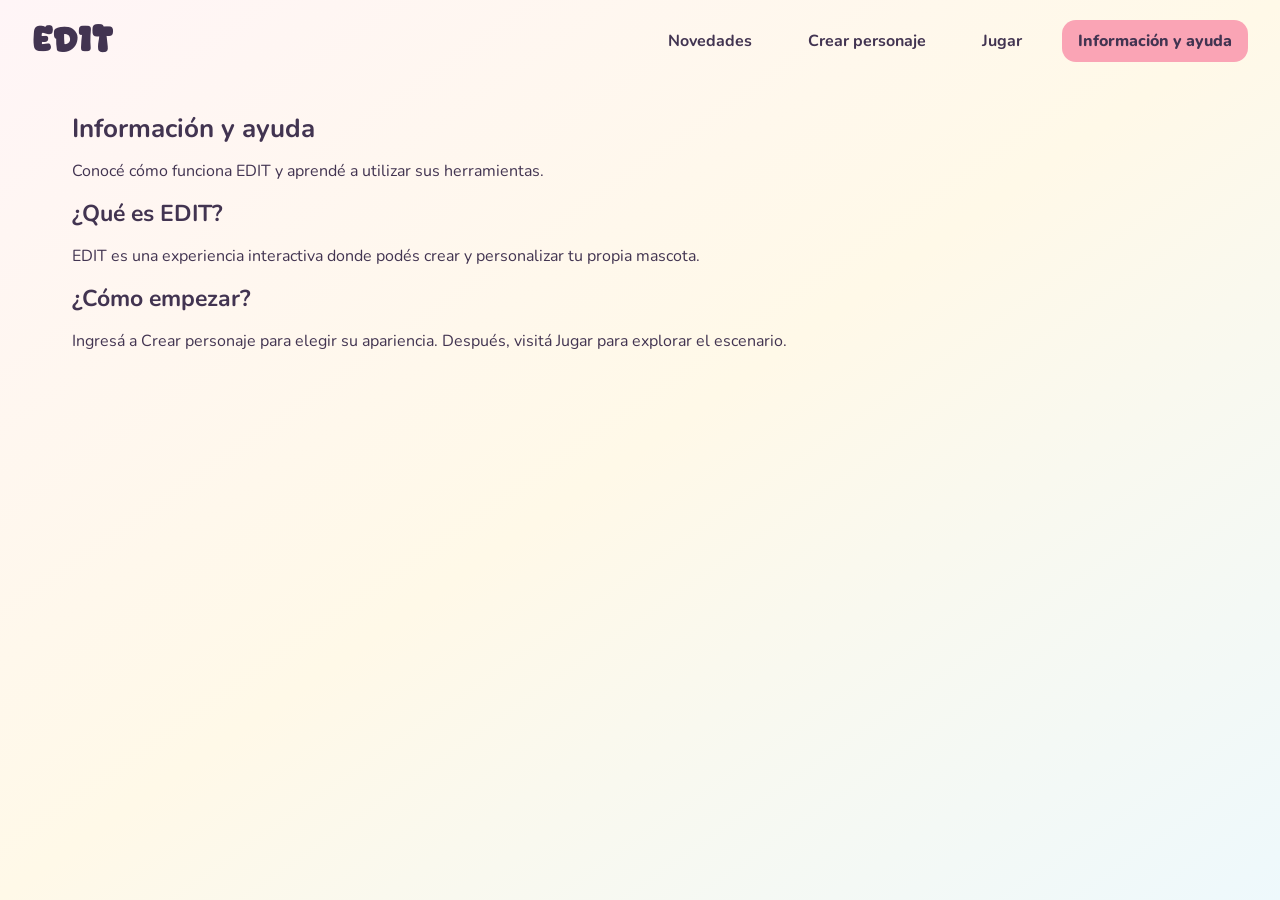
==== ayuda.html @ bdee773a "primero" ====
<!DOCTYPE html>
<html lang="es">

<head>
    <meta charset="UTF-8">
    <meta name="viewport" content="width=device-width, initial-scale=1.0">
    <title>EDIT | Información y ayuda</title>
    <link rel="stylesheet" href="css/styles.css">
</head>

<body>

    <header class="encabezado">
        <a href="index.html" class="logo">EDIT</a>

        <nav class="navegacion" aria-label="Navegación principal">
            <a href="index.html">Novedades</a>
            <a href="personaje.html">Crear personaje</a>
            <a href="escenario.html">Jugar</a>
            <a href="ayuda.html" class="activo" aria-current="page">Información y ayuda</a>
        </nav>
    </header>

    <main class="contenido-principal">
        <section>
            <h1>Información y ayuda</h1>
            <p>Conocé cómo funciona EDIT y aprendé a utilizar sus herramientas.</p>

            <h2>¿Qué es EDIT?</h2>
            <p>
                EDIT es una experiencia interactiva donde podés crear
                y personalizar tu propia mascota.
            </p>

            <h2>¿Cómo empezar?</h2>
            <p>
                Ingresá a Crear personaje para elegir su apariencia.
                Después, visitá Jugar para explorar el escenario.
            </p>
        </section>
    </main>

</body>

</html>
---- css/styles.css ----
@import url("https://fonts.googleapis.com/css2?family=Nunito:wght@400;600;700;800;900&display=swap");


:root {
    --ink: #423451;
    --muted: #8a7d94;
    --purple: #a77ec9;
    --violet: #795aa2;
    --cream: #fffaf8;
    --line: #eadfec;
    --pink: #f7dce9;

    /* Nueva paleta de EDIT */
    --color-rosa: #FAA4B5;
    --color-naranja: #F8B77C;
    --color-amarillo: #FFF183;
    --color-celeste: #70C1E1;
    --color-verde: #82BA88;
}


* {
    box-sizing: border-box;
}

body {
    margin: 0;
    background: linear-gradient(145deg,
            #fff5f7 0%,
            #fff9e8 50%,
            #eef9fc 100%);
    font-family: Nunito, Arial, sans-serif;
    color: var(--ink);
    min-height: 100vh;
}

button,
input {
    font: inherit;
}

button {
    cursor: pointer;
}

button:focus-visible,
input:focus-visible {
    outline: 3px solid #a77ec9;
    outline-offset: 3px;
}

.top {
    display: flex;
    align-items: center;
    justify-content: space-between;
    padding: 18px clamp(18px, 4vw, 64px);
    gap: 15px;
}

.logo {
    text-decoration: none;
    color: #795aa2;
    font-size: 35px;
    font-weight: 900;
    letter-spacing: -3px;
    line-height: 1;
}

.logo span {
    color: #f5a9b6;
}

.logo small {
    display: block;
    font-size: 10px;
    letter-spacing: 2px;
    color: #a69bad;
    margin-top: 6px;
}

.top-right {
    display: flex;
    align-items: center;
    gap: 15px;
}

.tag {
    font-size: 13px;
    color: #90769e;
}

.layout {
    display: grid;
    grid-template-columns: minmax(215px, 260px) minmax(350px, 1fr) minmax(250px, 315px);
    gap: 18px;
    max-width: 1450px;
    margin: 0 auto;
    padding: 10px 25px 25px;
    min-height: 710px;
}

.panel,
.stage {
    border: 1px solid #fff;
    background: #fffdfed9;
    border-radius: 27px;
    box-shadow: 0 15px 45px #8d70951a;
}

.panel {
    padding: 25px 20px;
}

.eyebrow {
    font-size: 11px;
    letter-spacing: 2px;
    color: #ae86bf;
    font-weight: 900;
    margin: 0 0 15px;
}

h1 {
    font-size: 26px;
    line-height: 1.16;
    margin: 0 0 12px;
}

h2 {
    font-size: 23px;
    margin: 0 0 8px;
}

h3 {
    font-size: 14px;
    margin: 0 0 12px;
}

.muted {
    font-size: 13px;
    line-height: 1.6;
    color: var(--muted);
    margin: 0 0 22px;
}

.categories nav {
    display: grid;
    gap: 10px;
    grid-template-columns: repeat(2, minmax(0, 1fr));
}

.cat {
    border: 2px solid #f8dcc5;
    border-radius: 16px;
    background: linear-gradient(to bottom,
            #fff4e9 0%,
            #ffe0a9 30%,
            var(--color-naranja) 70%,
            #efa16a 100%);
    box-shadow:
        inset 0 2px 3px rgba(255, 255, 255, 0.65),
        inset 0 -2px 3px rgba(190, 100, 130, 0.08),
        0 3px 6px rgba(150, 90, 120, 0.08);
    text-align: center;
    padding: 12px 5px;
    font-weight: 800;
    color: var(--ink);
    transition: .15s;
    display: flex;
    flex-direction: column;
    align-items: center;
    justify-content: center;
    gap: 7px;
    min-height: 88px;
}

.cat:hover {
    background: linear-gradient(to bottom,
            #fffde8 0%,
            #fff7b8 30%,
            var(--color-amarillo) 70%,
            #f5dc72 100%);
}


.cat.active {
    background: linear-gradient(to bottom,
            #fff0f4 0%,
            #ffc9d7 30%,
            var(--color-rosa) 65%,
            #f493a9 100%);
    color: var(--ink);
    border-color: #e98ca4;
}


.hint {
    font-size: 12px;
    color: #9c8aa6;
    line-height: 1.6;
    margin-top: 25px;
    padding: 15px;
    border-radius: 15px;
    background: #f9f5fb;
}

.stage {
    background: radial-gradient(ellipse at 50% 46%, #fffdfa 0%, #fdf0f5 55%, #ede6fb 100%);
    position: relative;
    display: flex;
    flex-direction: column;
    overflow: hidden;
    min-height: 630px;
}

.stage:before {
    content: "✦";
    position: absolute;
    top: 23%;
    left: 12%;
    font-size: 30px;
    color: #dec7ec;
}

.stage:after {
    content: "✧";
    position: absolute;
    right: 13%;
    bottom: 23%;
    font-size: 38px;
    color: #d5bde6;
}

.stage-top,
.stage-bottom {
    position: relative;
    z-index: 2;
    display: flex;
    justify-content: space-between;
    align-items: center;
    gap: 8px;
    padding: 22px 24px;
    font-size: 12px;
    color: #9a88a5;
}

.live {
    background: #ffffffb9;
    border: 1px solid #eee0ed;
    border-radius: 50px;
    padding: 8px 12px;
    color: #9475a7;
    font-weight: 900;
    font-size: 10px;
    letter-spacing: 1px;
}

.live i {
    display: inline-block;
    width: 7px;
    height: 7px;
    border-radius: 50%;
    background: #91cdb0;
    margin-right: 5px;
}

.canvas-wrap {
    flex: 1;
    display: flex;
    align-items: center;
    justify-content: center;
    min-height: 0;
    position: relative;
    z-index: 1;
    padding: 0 8px;
}

.canvas-wrap canvas {
    display: block;
    width: auto;
    height: auto;
    max-width: 100%;
    max-height: 570px;
    object-fit: contain;
    filter: drop-shadow(0 16px 13px #a58bb133);
}

.stage-bottom {
    justify-content: center;
    flex-wrap: wrap;
    padding: 14px;
}

.switch {
    display: flex;
    align-items: center;
    gap: 6px;
}

.ghost {
    background: #fffdfd;
    border: 1px solid #e5d6e8;
    border-radius: 13px;
    padding: 10px 13px;
    color: #7d638d;
    font-weight: 800;
    font-size: 12px;
}

.ghost:hover {
    background: #f7edf8;
}

.choices {
    display: grid;
    grid-template-columns: repeat(3, minmax(0, 1fr));
    gap: 10px;
}

.choice {
    background: #faf7fc;
    border: 2px solid #f0e8f2;
    border-radius: 16px;
    min-height: 86px;
    padding: 6px;
    display: flex;
    flex-direction: column;
    align-items: center;
    justify-content: center;
    gap: 3px;
    color: #786786;
    font-size: 11px;
    font-weight: 800;
}

.choice.selected {
    border-color: #b58dd5;
    background: #f2e9f9;
}

.choice img {
    width: 100%;
    height: 61px;
    object-fit: contain;
}

.colors-area {
    margin-top: 24px;
    border-top: 1px solid var(--line);
    padding-top: 20px;
}

.swatches {
    display: flex;
    gap: 9px;
    flex-wrap: wrap;
}

.swatch {
    width: 29px;
    height: 29px;
    border-radius: 50%;
    border: 3px solid white;
    box-shadow: 0 0 0 1px #d9c9dc;
}

.swatch.selected {
    box-shadow: 0 0 0 2px #9b6cbb;
}

.save-area {
    margin-top: 30px;
    border-top: 1px solid var(--line);
    padding-top: 20px;
}

.save-area label {
    display: block;
    font-size: 12px;
    font-weight: 800;
    margin-bottom: 9px;
}

.save-area input {
    width: 100%;
    padding: 11px 12px;
    border: 1px solid #e6dbe9;
    border-radius: 12px;
    background: white;
    color: var(--ink);
    margin-bottom: 11px;
}

.primary {
    border: 0;
    background: linear-gradient(to bottom,
            #e4f7ff 0%,
            #a7dff1 30%,
            var(--color-celeste) 70%,
            #55a9cc 100%);
    color: var(--ink);
    padding: 12px 15px;
    border-radius: 13px;
    font-weight: 900;
    width: 100%;
    box-shadow:
        inset 0 2px 3px rgba(255, 255, 255, 0.65),
        0 4px 8px rgba(65, 145, 180, 0.18);
}

.boton-accion {
    display: inline-block;
    padding: 12px 20px;
    border: 1px solid #55a9cc;
    border-radius: 14px;
    background: linear-gradient(to bottom,
            #e4f7ff 0%,
            #a7dff1 30%,
            var(--color-celeste) 70%,
            #55a9cc 100%);
    color: var(--ink);
    font-weight: 800;
    text-decoration: none;
    box-shadow:
        inset 0 2px 3px rgba(255, 255, 255, 0.65),
        0 4px 8px rgba(65, 145, 180, 0.18);
    transition: background 0.2s ease, transform 0.2s ease;
}

.boton-accion:hover {
    background: linear-gradient(to bottom,
            #fffde8 0%,
            #fff7b8 30%,
            var(--color-amarillo) 70%,
            #f5dc72 100%);
    transform: translateY(-2px);
}

.full {
    width: 100%;
    margin-top: 8px;
}

#estado {
    font-size: 11px;
    min-height: 18px;
    color: #927da1;
}

footer {
    text-align: center;
    padding: 10px 20px 25px;
    color: #aa9ab1;
    font-size: 11px;
}

dialog {
    border: 0;
    border-radius: 25px;
    padding: 28px;
    max-width: 400px;
    box-shadow: 0 20px 100px #54425c66;
}

dialog::backdrop {
    background: #39294477;
}

dialog p {
    line-height: 1.6;
}

.cat-icon {
    display: flex;
    align-items: center;
    justify-content: center;
    width: 38px;
    height: 38px;
    border-radius: 13px;
    background: #f0e6f7;
    color: #8b62b0;
    font-size: 25px;
    line-height: 1;
}

.cat-label {
    font-size: 12px;
    line-height: 1.2;
}

.cat.active .cat-icon {
    background: #e2d0f3;
}

@media (max-width:1100px) {
    .layout {
        grid-template-columns: 210px minmax(300px, 1fr);
    }

    .options {
        grid-column: 1/-1;
    }

    .choices {
        grid-template-columns: repeat(6, minmax(0, 1fr));
    }

    .save-area {
        max-width: 360px;
    }
}

@media (max-width:690px) {
    .top {
        padding: 16px;
    }

    .tag {
        display: none;
    }

    .layout {
        display: flex;
        flex-direction: column;
        padding: 5px 12px 22px;
        gap: 12px;
    }

    .panel {
        padding: 18px;
    }

    .categories nav {
        display: grid;
        overflow-x: auto;
        gap: 8px;
        padding-bottom: 6px;
        grid-template-columns: repeat(4, minmax(0, 1fr));
        overflow: visible;
    }

    .cat {
        white-space: normal;
        padding: 10px 12px;
        min-height: 76px;
    }

    .categories h1 {
        font-size: 22px;
    }

    .categories .hint {
        display: none;
    }

    .stage {
        min-height: 450px;
    }

    .canvas-wrap canvas {
        max-height: 430px;
    }

    .choices {
        grid-template-columns: repeat(3, minmax(0, 1fr));
    }

    .stage-top {
        padding: 14px;
    }

    .stage-bottom {
        padding: 10px;
    }

    .cat-icon {
        width: 32px;
        height: 32px;
        font-size: 21px;
    }
}

@media (max-width:380px) {
    .categories nav {
        grid-template-columns: repeat(3, minmax(0, 1fr));
    }
}


/* Navegación principal de EDIT */

.encabezado {
    display: flex;
    align-items: center;
    justify-content: space-between;
    gap: 24px;
    padding: 20px 32px;
}

.logo {
    font-size: 28px;
    font-weight: bold;
    text-decoration: none;
    color: inherit;
}

.navegacion {
    display: flex;
    align-items: center;
    flex-wrap: wrap;
    gap: 24px;
}


.navegacion a {
    display: inline-block;
    padding: 10px 16px;
    border-radius: 14px;
    color: var(--ink);
    text-decoration: none;
    font-weight: 700;
    transition: background-color 0.2s ease, transform 0.2s ease;
}



.navegacion a:hover {
    background-color: var(--color-amarillo);
    transform: translateY(-2px);
}



.navegacion a.activo {
    background-color: var(--color-rosa);
    color: var(--ink);
    font-weight: 800;
}

/* Contenido principal */

.contenido-principal {
    width: 100%;
    max-width: 1200px;
    margin: 0 auto;
    padding: 32px;
    box-sizing: border-box;
}

/* Tarjetas de novedades */

.novedades-lista {
    display: grid;
    grid-template-columns: repeat(auto-fit, minmax(min(100%, 280px), 1fr));
    gap: 24px;
    margin-top: 32px;
}

.novedad-tarjeta {
    padding: 24px;
    border: 2px solid var(--color-rosa);
    border-radius: 22px;
    background-color: #fff8f9;
    box-shadow: 0 4px 16px rgba(50, 30, 70, 0.06);
}

.novedad-etiqueta {
    display: inline-block;
    margin-bottom: 12px;
    color: #a63f61;
    font-size: 13px;
    font-weight: 700;
}

.novedad-tarjeta h3 {
    margin: 0 0 12px;
    font-size: 21px;
}

.novedad-tarjeta p {
    margin-bottom: 20px;
    line-height: 1.6;
}

.novedad-tarjeta a {
    display: inline-block;
    padding: 12px 20px;
    border-radius: 14px;
    background: linear-gradient(to bottom,
            #e4f7ff 0%,
            #a7dff1 30%,
            var(--color-celeste) 70%,
            #55a9cc 100%);
    box-shadow:
        inset 0 2px 3px rgba(255, 255, 255, 0.65),
        0 4px 8px rgba(65, 145, 180, 0.18);
    color: var(--ink);
    font-weight: 800;
    text-decoration: none;
    transition: background-color 0.2s ease, transform 0.2s ease;
}

.novedad-tarjeta a:hover {
    background: linear-gradient(to bottom,
            #fffde8 0%,
            #fff7b8 30%,
            var(--color-amarillo) 70%,
            #f5dc72 100%);
    transform: translateY(-3px);
}

@font-face {
    font-family: 'Darling Coffee';
    src: url('../tipografia/Darling Coffee.otf') format('opentype');
    font-weight: normal;
    font-style: normal;
    font-display: swap;
}

.logo {
    font-family: 'Darling Coffee', cursive;
    letter-spacing: 1px;
    font-size: 32px;
}

/* ==========================================
   MINIJUEGO: TEORÍA Y TRIVIA
   ========================================== */

.trivia {
    max-width: 760px;
    margin: 30px auto;
    text-align: center;
}

.trivia h1 {
    font-size: 38px;
    font-weight: 900;
    color: var(--ink);
    margin-bottom: 10px;
}

.trivia>p {
    font-size: 17px;
    color: var(--muted);
    margin-bottom: 32px;
}

.trivia-juego {
    padding: 36px;
    border: 3px solid var(--color-rosa);
    border-radius: 30px;
    background-color: #fffdf9;
    box-shadow: 0 12px 30px rgba(120, 80, 130, 0.12);
}

#progreso {
    display: inline-block;
    padding: 9px 20px;
    margin: 0 0 26px;
    border-radius: 30px;
    background-color: var(--color-amarillo);
    font-size: 14px;
    font-weight: 800;
}

#pregunta {
    font-size: 25px;
    font-weight: 800;
    line-height: 1.4;
    margin-bottom: 30px;
}

#opciones-trivia {
    display: grid;
    grid-template-columns: repeat(2, minmax(0, 1fr));
    gap: 16px;
}

#opciones-trivia button {
    background-color: #ffca91;
    min-height: 95px;
    padding: 18px;
    border: 2px solid var(--ink);
    border-radius: 20px;
    color: var(--ink);
    font-size: 16px;
    font-weight: 800;
    transition: transform 0.2s ease, box-shadow 0.2s ease;
}



#opciones-trivia button:hover {
    transform: translateY(-4px);
    box-shadow: 0 6px 12px rgba(70, 50, 80, 0.15);
}

#resultado {
    min-height: 25px;
    margin: 24px 0;
    font-weight: 800;
}

#siguiente {
    padding: 15px 35px;
    border: 2px solid var(--ink);
    border-radius: 18px;
    background-color: var(--color-amarillo);
    color: var(--ink);
    font-size: 16px;
    font-weight: 900;
    transition: transform 0.2s ease;
}

#siguiente:hover {
    transform: scale(1.04);
}

@media (max-width: 600px) {

    .mapa-mundo h1 {
        font-size: 30px;
    }




    .mapa-escenario canvas {
        display: block;
        width: 100% !important;
        height: auto !important;
    }

    .mapa-lugar {
        min-height: 180px;
    }

    .mapa-lugar span {
        font-size: 60px;
    }

    .mapa-lugar h2 {
        font-size: 20px;
    }

    .trivia-contenido {
        grid-template-columns: 1fr;
    }

    .trivia-mishi {
        max-width: 130px;
    }

    .trivia {
        margin: 10px auto;
    }

    .trivia h1 {
        font-size: 30px;
    }

    .trivia-juego {
        padding: 22px 16px;
        border-radius: 24px;
    }

    #pregunta {
        font-size: 21px;
    }

    #opciones-trivia {
        grid-template-columns: 1fr;
        gap: 12px;
    }

    #opciones-trivia button {
        min-height: 70px;
    }
}


#opciones-trivia button.respuesta-correcta {
    background-color: #9be5af;
    border-color: #28834b;
    color: #174f2c;
}

#opciones-trivia button.respuesta-incorrecta {
    background-color: #ff9da7;
    border-color: #c23b51;
    color: #742334;
}

#opciones-trivia button:disabled {
    cursor: default;
    opacity: 1;
}


#opciones-trivia button:disabled {
    cursor: default;
}

#opciones-trivia button:disabled:hover {
    transform: none;
    box-shadow: none;
}

#siguiente:disabled {
    opacity: 0.5;
    cursor: not-allowed;
}

.trivia-contenido {
    display: grid;
    grid-template-columns: minmax(0, 1fr) 180px;
    align-items: center;
    gap: 20px;
}

.trivia-preguntas {
    min-width: 0;
}

.trivia-mishi {
    width: 100%;
    max-width: 180px;
    justify-self: center;
}

.trivia-mishi canvas {
    display: block;
    width: 100% !important;
    height: auto !important;
}

.trivia-juego.terminada {
    background-color: #fff8ed;
    border-color: #f2b66d;
}

.trivia-juego.terminada #pregunta {
    font-size: 30px;
    color: #493d46;
}

.trivia-juego.terminada #resultado {
    font-size: 23px;
    line-height: 1.8;
    white-space: pre-line;
    color: #493d46;
}

.trivia-juego.terminada #siguiente {
    background-color: #ffca91;
}

/* MAPA MUNDO */

.mapa-mundo {
    max-width: 1100px;
    margin: 30px auto;
    text-align: center;
}

.mapa-mundo h1 {
    margin-bottom: 10px;
    color: var(--ink);
    font-size: 38px;
    font-weight: 900;
}

.mapa-mundo>p {
    margin-bottom: 32px;
    color: var(--muted);
    font-size: 17px;
}


.mapa-escenario {
    width: 100%;
    max-width: 900px;
    margin: 0 auto;
    overflow: hidden;
    border: 3px solid var(--ink);
    border-radius: 30px;
}

.mapa-escenario canvas {
    display: block;
    width: 100% !important;
    height: auto !important;
}


.mapa-lugar {
    display: flex;
    flex-direction: column;
    align-items: center;
    justify-content: center;
    gap: 12px;
    min-height: 220px;
    padding: 25px;
    border: 3px solid var(--ink);
    border-radius: 30px;
    background-color: #fff8ed;
    color: var(--ink);
    text-decoration: none;
    box-shadow: 0 10px 0 rgba(70, 50, 80, 0.15);
    transition: transform 0.2s ease;
}

a.mapa-lugar:hover {
    transform: translateY(-8px);
}

.mapa-lugar span {
    font-size: 75px;
}

.mapa-lugar h2 {
    margin: 0;
    font-size: 23px;
    font-weight: 900;
}

.mapa-lugar p {
    margin: 0;
    font-size: 14px;
    font-weight: 700;
}

.mapa-lugar-bloqueado {
    background-color: #e7e1e8;
    opacity: 0.7;
}
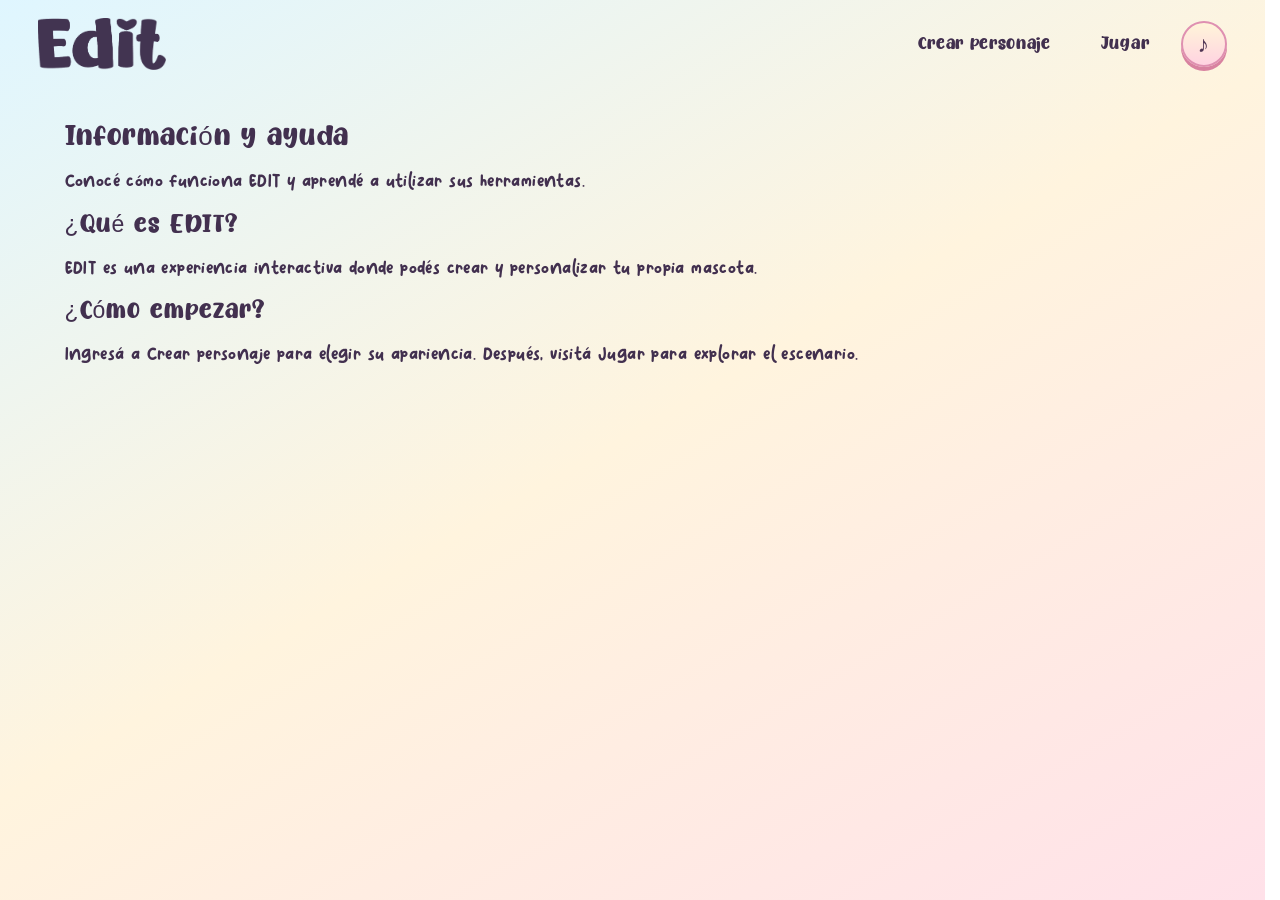
==== commit 5eb042ae: "cambios varios chatgpt" ====
--- a/ayuda.html
+++ b/ayuda.html
@@ -8,18 +8,15 @@
     <link rel="stylesheet" href="css/styles.css">
 </head>
 
-<body>
+<body class="pagina-interior">
 
     <header class="encabezado">
-        <a href="index.html" class="logo">EDIT</a>
-
-        <nav class="navegacion" aria-label="Navegación principal">
-            <a href="index.html">Novedades</a>
-            <a href="personaje.html">Crear personaje</a>
-            <a href="escenario.html">Jugar</a>
-            <a href="ayuda.html" class="activo" aria-current="page">Información y ayuda</a>
-        </nav>
-    </header>
+    <a href="index.html" class="logo" aria-label="EDIT, inicio"><img src="img/portada/capas/edit 1.png" alt="EDIT"></a>
+    <nav class="navegacion" aria-label="Navegación principal">
+      <a href="personaje.html">Crear personaje</a>
+      <a href="escenario.html">Jugar</a>
+    </nav>
+  </header>
 
     <main class="contenido-principal">
         <section>
@@ -40,6 +37,8 @@
         </section>
     </main>
 
+  <script src="js/efectos-ui.js" defer></script>
+  <script src="js/audio-edit.js" defer></script>
 </body>
 
 </html>
--- a/css/styles.css
+++ b/css/styles.css
@@ -1,4 +1,27 @@
-@import url("https://fonts.googleapis.com/css2?family=Nunito:wght@400;600;700;800;900&display=swap");
+/* Tipografías de EDIT. Usá los archivos de los tres ZIP originales de Iris:
+   tipografia/Butterpop.otf, tipografia/Pulang.otf y
+   tipografia/Super Unicorn.ttf. También se permiten fuentes instaladas. */
+@font-face {
+    font-family: 'Butterpop';
+    src: url('../tipografia/Butterpop.otf') format('opentype'), local('Butterpop');
+    font-style: normal;
+    font-weight: 400;
+    font-display: swap;
+}
+@font-face {
+    font-family: 'Pulang';
+    src: url('../tipografia/Pulang.otf') format('opentype'), local('Pulang');
+    font-style: normal;
+    font-weight: 400;
+    font-display: swap;
+}
+@font-face {
+    font-family: 'Super Unicorn';
+    src: url('../tipografia/Super Unicorn.ttf') format('truetype'), local('Super Unicorn');
+    font-style: normal;
+    font-weight: 400;
+    font-display: swap;
+}
 
 
 :root {
@@ -21,6 +44,10 @@
 
 * {
     box-sizing: border-box;
+}
+
+html {
+    scrollbar-gutter: stable;
 }
 
 body {
@@ -109,14 +136,6 @@
 
 .panel {
     padding: 25px 20px;
-}
-
-.eyebrow {
-    font-size: 11px;
-    letter-spacing: 2px;
-    color: #ae86bf;
-    font-weight: 900;
-    margin: 0 0 15px;
 }
 
 h1 {
@@ -161,7 +180,7 @@
         inset 0 -2px 3px rgba(190, 100, 130, 0.08),
         0 3px 6px rgba(150, 90, 120, 0.08);
     text-align: center;
-    padding: 12px 5px;
+    padding: 6px;
     font-weight: 800;
     color: var(--ink);
     transition: .15s;
@@ -169,8 +188,8 @@
     flex-direction: column;
     align-items: center;
     justify-content: center;
-    gap: 7px;
     min-height: 88px;
+    gap: 0;
 }
 
 .cat:hover {
@@ -180,8 +199,6 @@
             var(--color-amarillo) 70%,
             #f5dc72 100%);
 }
-
-
 .cat.active {
     background: linear-gradient(to bottom,
             #fff0f4 0%,
@@ -190,6 +207,15 @@
             #f493a9 100%);
     color: var(--ink);
     border-color: #e98ca4;
+}
+
+.cat-imagen {
+    display: block;
+    width: 70px;
+    height: 70px;
+    max-width: 100%;
+    object-fit: contain;
+    pointer-events: none;
 }
 
 
@@ -339,14 +365,24 @@
 
 .choice img {
     width: 100%;
-    height: 61px;
+    height: 72px;
     object-fit: contain;
 }
 
+.choice:focus-visible,
+.cat:focus-visible {
+    outline: 3px solid #a77ec9;
+    outline-offset: 2px;
+}
+
+.choices .choice span:last-child {
+    line-height: 1.25;
+}
+
 .colors-area {
-    margin-top: 24px;
+    margin-top: 12px;
     border-top: 1px solid var(--line);
-    padding-top: 20px;
+    padding-top: 12px;
 }
 
 .swatches {
@@ -368,14 +404,33 @@
 }
 
 .save-area {
-    margin-top: 30px;
+    margin-top: 12px;
     border-top: 1px solid var(--line);
-    padding-top: 20px;
+    padding-top: 12px;
+}
+
+.save-note {
+    margin: 9px 0 13px;
+    font-size: 11px;
+    line-height: 1.5;
+    color: #568b64;
+}
+
+.opcion-sin-prenda {
+    display: flex;
+    align-items: center;
+    justify-content: center;
+    width: 56px;
+    height: 52px;
+    border-radius: 16px;
+    background: #fff;
+    color: #ad88bb;
+    font-size: 32px;
 }
 
 .save-area label {
     display: block;
-    font-size: 12px;
+    font-size: 14px;
     font-weight: 800;
     margin-bottom: 9px;
 }
@@ -405,6 +460,30 @@
     box-shadow:
         inset 0 2px 3px rgba(255, 255, 255, 0.65),
         0 4px 8px rgba(65, 145, 180, 0.18);
+}
+
+.boton-vamos-jugar {
+    display: block;
+    width: 100%;
+    margin-top: 13px;
+    padding: 14px 15px;
+    border: 2px solid #e69d60;
+    border-radius: 14px;
+    color: var(--ink);
+    background: linear-gradient(180deg, #ffe6aa, #ffbb7e 65%, #f5a36d);
+    box-shadow: 0 5px 12px #d9906c2a;
+    text-align: center;
+    font-weight: 900;
+    text-decoration: none;
+    transition: transform .15s ease, filter .15s ease;
+}
+.boton-vamos-jugar:hover {
+    transform: translateY(-2px);
+    filter: brightness(1.035);
+}
+.boton-vamos-jugar:focus-visible {
+    outline: 3px solid #a77ec9;
+    outline-offset: 3px;
 }
 
 .boton-accion {
@@ -617,7 +696,7 @@
     border-radius: 14px;
     color: var(--ink);
     text-decoration: none;
-    font-weight: 700;
+    font-weight: 800;
     transition: background-color 0.2s ease, transform 0.2s ease;
 }
 
@@ -633,7 +712,6 @@
 .navegacion a.activo {
     background-color: var(--color-rosa);
     color: var(--ink);
-    font-weight: 800;
 }
 
 /* Contenido principal */
@@ -644,6 +722,97 @@
     margin: 0 auto;
     padding: 32px;
     box-sizing: border-box;
+}
+
+/* Juego: lienzo proporcional que utiliza TODO el espacio libre de la página. */
+.pagina-juego {
+    display: flex;
+    flex-direction: column;
+    height: 100vh;
+    height: 100dvh;
+    min-height: 540px;
+    overflow: hidden;
+}
+
+.pagina-juego .encabezado {
+    flex: 0 0 auto;
+}
+
+.contenido-principal.contenido-juego {
+    flex: 1 1 auto;
+    min-height: 0;
+    max-width: none;
+    padding: 0 clamp(9px, 1.5vw, 24px) clamp(9px, 1.5vw, 20px);
+    display: flex;
+}
+
+.juego-marco {
+    position: relative;
+    flex: 1 1 auto;
+    min-width: 0;
+    min-height: 0;
+    overflow: hidden;
+    border: 3px solid #dcb9d0;
+    border-radius: 24px;
+    background: #e3f2dc;
+    box-shadow: 0 14px 36px #54425c1c;
+}
+
+#escenario {
+    width: 100%;
+    height: 100%;
+}
+
+#escenario canvas {
+    display: block;
+    width: 100% !important;
+    height: 100% !important;
+    touch-action: none;
+}
+
+.controles-tactiles {
+    display: none;
+}
+
+@media (max-width: 690px) {
+    .pagina-juego {
+        min-height: 610px;
+    }
+
+    .encabezado {
+        gap: 8px;
+        padding: 10px 12px;
+    }
+
+    .navegacion {
+        gap: 4px;
+    }
+
+    .navegacion a {
+        padding: 7px 8px;
+        font-size: 11px;
+    }
+
+    .pagina-juego.juego-activo .controles-tactiles {
+        display: flex;
+        position: absolute;
+        left: 12px;
+        bottom: 96px;
+        gap: 8px;
+        z-index: 2;
+        touch-action: none;
+    }
+
+    .controles-tactiles button {
+        width: 45px;
+        height: 45px;
+        border-radius: 14px;
+        border: 2px solid #493d46;
+        background: #fff9efe9;
+        color: #493d46;
+        font-weight: 900;
+        touch-action: none;
+    }
 }
 
 /* Tarjetas de novedades */
@@ -708,19 +877,9 @@
     transform: translateY(-3px);
 }
 
-@font-face {
-    font-family: 'Darling Coffee';
-    src: url('../tipografia/Darling Coffee.otf') format('opentype');
-    font-weight: normal;
-    font-style: normal;
-    font-display: swap;
-}
-
-.logo {
-    font-family: 'Darling Coffee', cursive;
-    letter-spacing: 1px;
-    font-size: 32px;
-}
+/* El logo visible utiliza el PNG original de Iris. Si un logo es texto,
+   la familia correcta es Super Unicorn. */
+.logo { font-family: 'Super Unicorn', 'Trebuchet MS', sans-serif; letter-spacing: .02em; }
 
 /* ==========================================
    MINIJUEGO: TEORÍA Y TRIVIA
@@ -1033,4 +1192,655 @@
 .mapa-lugar-bloqueado {
     background-color: #e7e1e8;
     opacity: 0.7;
-}+}
+/* Universidad: modal de cada edificio y minijuegos del campus. */
+.modal-edificio {
+    position: fixed;
+    width: min(92vw, 540px);
+    max-width: 540px;
+    max-height: min(88dvh, 770px);
+    overflow-y: auto;
+    padding: 27px;
+    border: 3px solid #d9b5cd;
+    border-radius: 26px;
+    background: #fffaf5;
+    box-shadow: 0 22px 70px #40314d70;
+    color: var(--ink);
+}
+.modal-edificio::backdrop {
+    background: #2c233d8c;
+    backdrop-filter: blur(5px);
+}
+.modal-edificio h2 {
+    margin: 5px 40px 7px 0;
+    font-size: 29px;
+}
+.modal-edificio .muted {
+    font-size: 14px;
+    margin: 14px 0;
+}
+.cerrar-modal {
+    position: absolute;
+    top: 13px;
+    right: 13px;
+    display: grid;
+    width: 42px;
+    height: 42px;
+    place-items: center;
+    border: 1px solid #e9cfdc;
+    border-radius: 50%;
+    background: #fff;
+    color: #735675;
+    font-size: 30px;
+}
+.cerrar-modal:hover {
+    background: #ffe8ed;
+}
+.preview-minijuego {
+    display: block;
+    width: 100%;
+    height: auto;
+    aspect-ratio: 16 / 9;
+    object-fit: cover;
+    margin-top: 15px;
+    border: 2px solid #e3c7db;
+    border-radius: 16px;
+    background: #efe9ff;
+}
+.mini-etiqueta {
+    margin: 5px 0 15px;
+    line-height: 1.5;
+    color: #705e82;
+}
+.modal-juego {
+    width: min(94vw, 620px);
+    max-width: 620px;
+}
+.mini-tablero {
+    display: grid;
+    grid-template-columns: repeat(4, minmax(0, 1fr));
+    gap: 13px;
+    min-height: 210px;
+    padding: 18px;
+    border: 2px solid #dcc6e5;
+    border-radius: 20px;
+    background: linear-gradient(135deg, #f6e9ff, #e6f7ff);
+    align-content: center;
+}
+.pieza-mini {
+    display: grid;
+    min-height: 75px;
+    place-items: center;
+    border: 2px solid #b693c9;
+    border-radius: 14px;
+    background: #fffaf0;
+    box-shadow: 0 4px 0 #c5a8ce;
+    font-size: 28px;
+    font-weight: 900;
+    color: #57425a;
+    transition: transform .12s ease, background .12s ease;
+}
+.pieza-mini:not(:disabled):hover {
+    transform: translateY(-3px);
+    background: #ffefba;
+}
+.pieza-mini.abierta,
+.pieza-mini.acertada {
+    background: #bce8c7;
+    box-shadow: none;
+}
+.pieza-mini:disabled {
+    cursor: default;
+}
+.mini-formas,
+.mini-estrellas {
+    grid-template-columns: repeat(3, minmax(0, 1fr));
+}
+.mini-mezclas {
+    grid-template-columns: repeat(3, minmax(0, 1fr));
+}
+.muestra-objetivo {
+    grid-column: 1 / -1;
+    display: grid;
+    min-height: 92px;
+    place-items: center;
+    border-radius: 16px;
+    color: #493d46;
+    font-size: 17px;
+    font-weight: 900;
+    text-align: center;
+}
+.mini-mezclas .tinte-mini {
+    font-size: 17px;
+    text-transform: capitalize;
+}
+.mini-progreso {
+    margin-bottom: 0;
+    color: #765e80;
+    text-align: center;
+}
+.mini-exito {
+    grid-column: 1 / -1;
+    font-size: 24px;
+    text-align: center;
+    color: #468452;
+    font-weight: 900;
+}
+.mini-tablero .boton-vamos-jugar {
+    grid-column: 1 / -1;
+}
+.trivia-regreso {
+    padding: 16px 20px 0;
+    text-align: center;
+}
+
+@media (max-width: 690px) {
+    .modal-edificio {
+        padding: 18px;
+        border-radius: 20px;
+    }
+    .modal-edificio h2 {
+        font-size: 23px;
+    }
+    .mini-tablero {
+        gap: 7px;
+        padding: 9px;
+    }
+    .pieza-mini {
+        min-height: 63px;
+        font-size: 23px;
+    }
+}
+/* ================================================================
+   EDIT · Identidad visual (interfaz). No altera dibujos ni lógica p5.
+   Paleta: rosa #FAA4B5 · fawn #F8B77C · maíz #FFF183
+           celeste #70C1E1 · verde #82BA88
+   Los nombres de las fuentes se reconocen cuando el usuario las tenga
+   instaladas. No se incluyen archivos de tipografía ajenos.
+   ================================================================ */
+:root {
+    --color-rosa: #FAA4B5;
+    --color-naranja: #F8B77C;
+    --color-amarillo: #FFF183;
+    --color-celeste: #70C1E1;
+    --color-verde: #82BA88;
+    --ink: #42304f;
+    --muted: #746282;
+    --line: #edd0de;
+}
+/* Separación ligera para evitar que los trazos redondos se junten.
+   Desactivamos la falsa negrita; las fuentes originales ya son gruesas. */
+body {
+    font-family: 'Pulang', 'Trebuchet MS', sans-serif;
+    font-synthesis: none;
+    letter-spacing: .025em;
+    line-height: 1.52;
+}
+h1, h2, h3, .navegacion a, .primary, .ghost, .boton-vamos-jugar,
+.boton-caramelo, .trivia button, .modal-edificio h2 {
+    font-family: 'Butterpop', 'Trebuchet MS', sans-serif;
+    font-weight: 400;
+    letter-spacing: .042em;
+    line-height: 1.28;
+}
+p, .muted, .save-note, .choice, .mini-etiqueta {
+    letter-spacing: .025em;
+    line-height: 1.55;
+}
+
+.encabezado, .pagina-juego .encabezado {
+    flex-shrink: 0;
+    align-items: center;
+    min-height: 88px;
+    padding: 13px clamp(15px, 3vw, 48px);
+    gap: 12px;
+}
+.encabezado .logo {
+    display: block;
+    width: clamp(108px, 10vw, 150px);
+    min-width: 96px;
+    height: auto;
+    line-height: 0;
+}
+.encabezado .logo img { display: block; width: 100%; height: auto; }
+.navegacion { flex-wrap: nowrap; gap: clamp(5px, 1vw, 15px); }
+.navegacion a {
+    padding: 11px clamp(12px, 1.3vw, 19px);
+    border: 2px solid transparent;
+    font-weight: 400;
+    white-space: nowrap;
+    text-align: center;
+}
+.navegacion a.activo {
+    color: var(--ink);
+    background: linear-gradient(#ffd8e5, var(--color-rosa));
+    border-color: #e685aa;
+    box-shadow: 0 4px 0 #de83a5;
+}
+.navegacion a:hover { background: #fff2b3; }
+.pagina-interior {
+    background: linear-gradient(150deg, #dff6ff 0%, #fff4de 49%, #ffe1e9 100%);
+}
+.pagina-interior .panel {
+    background: #fffcfaf5;
+    border: 2px solid #f3bfce;
+    box-shadow: 0 9px 0 #edb2c46b, 0 18px 35px #6a4d781f;
+}
+.pagina-interior .stage {
+    border: 2px solid #b7e1f3;
+    box-shadow: 0 8px 0 #8fd2e76a, 0 18px 34px #6c477d18;
+}
+.cat { gap: 0; padding: 7px; min-height: 82px; }
+.cat-imagen { display: block; width: 68px; height: 68px; max-width: 100%; object-fit: contain; pointer-events: none; }
+.cat.active { box-shadow: 0 4px 0 #d97b9b, 0 6px 13px #aa708a3a; }
+.cat:hover { transform: translateY(-2px) scale(1.025); }
+.primary { background: linear-gradient(#b0e8fb, #70C1E1); }
+.boton-vamos-jugar {
+    background: linear-gradient(#fff2af, #F8B77C);
+    border: 2px solid #e7a06b;
+    border-radius: 15px;
+    box-shadow: 0 5px 0 #dfa06b;
+    font-weight: 900;
+}
+.boton-vamos-jugar:hover { transform: translateY(-2px); }
+
+/* La portada conserva el fondo, la mascota, el logo y las decoraciones
+   tal como los dibujó Iris. Ningún arbusto es generado ni agregado. */
+html.html-portada { scrollbar-gutter: auto; }
+body.pagina-portada {
+    min-width: 320px;
+    margin: 0;
+    min-height: 100vh;
+    min-height: 100dvh;
+    overflow-x: hidden;
+    background: var(--color-celeste);
+}
+.pagina-portada .encabezado-portada {
+    position: absolute;
+    z-index: 40;
+    top: clamp(12px, 2.2vh, 22px);
+    left: clamp(12px, 2.9vw, 53px);
+    right: clamp(12px, 2.9vw, 53px);
+    width: auto;
+    min-height: 76px;
+    padding: 8px clamp(17px, 2vw, 32px);
+    border-radius: 99px;
+    border: 2px solid #e594b5;
+    background: linear-gradient(#fffefa, #fff1f6);
+    box-shadow: inset 0 2px 0 #fff, 0 6px 0 #9e63862c, 0 14px 20px #57426c2b;
+}
+.pagina-portada .encabezado-portada .logo { width: clamp(104px, 9vw, 145px); }
+.pagina-portada .navegacion a { font-size: clamp(13px, 1.1vw, 18px); }
+.portada {
+    position: relative;
+    isolation: isolate;
+    width: 100%;
+    min-height: 690px;
+    height: 100vh;
+    height: 100dvh;
+    overflow: hidden;
+    background: var(--color-celeste);
+}
+.portada-fondo {
+    position: absolute;
+    inset: 0;
+    width: 100%;
+    height: 100%;
+    object-fit: cover;
+    object-position: center;
+    filter: saturate(1.06);
+    user-select: none;
+    pointer-events: none;
+}
+.portada-mascota {
+    position: absolute;
+    z-index: 2;
+    left: 35.5%;
+    bottom: -1%;
+    width: min(75vw, 1360px);
+    height: auto;
+    pointer-events: none;
+    user-select: none;
+}
+.portada-contenido {
+    position: absolute;
+    z-index: 8;
+    left: clamp(30px, 7.2%, 145px);
+    top: clamp(142px, 19%, 240px);
+    width: min(37%, 550px);
+}
+.portada-marca { display: flex; flex-direction: column; align-items: flex-start; }
+.portada-marca h1 { margin: 0; line-height: 0; }
+.portada-marca h1 img {
+    display: block;
+    width: min(100%, 475px);
+    height: auto;
+    filter: drop-shadow(0 5px 0 #fff7f7d0);
+}
+.portada-subtitulo {
+    display: block;
+    width: min(77%, 356px);
+    height: auto;
+    margin: 0 0 0 8%;
+}
+.portada-acciones { display: flex; flex-direction: column; align-items: flex-start; gap: 17px; margin-top: 28px; }
+.boton-caramelo {
+    position: relative;
+    display: grid;
+    place-items: center;
+    width: min(100%, 490px);
+    min-height: clamp(68px, 7vw, 94px);
+    padding: 15px 23px;
+    color: #fffcf7;
+    font-size: clamp(22px, 2.15vw, 36px);
+    font-weight: 400;
+    line-height: 1.25;
+    letter-spacing: .045em;
+    text-decoration: none;
+    text-align: center;
+    text-shadow: -2px -2px 0 #77445e, 2px -2px 0 #77445e,
+                 -2px 2px 0 #77445e, 2px 2px 0 #77445e, 0 3px 0 #77445e;
+    border-radius: 90px;
+    border: 4px solid #80516b;
+    box-shadow: inset 0 6px 0 #fffdf7ad, inset 0 -6px 0 #87544b32,
+                0 7px 0 #704967, 0 15px 18px #904c7738;
+    transition: filter .17s ease, scale .17s ease;
+}
+.boton-caramelo:before {
+    content: '';
+    position: absolute;
+    top: 17%;
+    left: 13%;
+    width: 22%;
+    height: 8px;
+    border-radius: 12px;
+    background: #ffffff9e;
+    transform: rotate(-7deg);
+    pointer-events: none;
+}
+.boton-caramelo-amarillo { background: linear-gradient(#fff5a5, #ffdc57 42%, #ffb338 78%, #f3a340); }
+.boton-caramelo-verde {
+    width: 82%;
+    align-self: center;
+    min-height: clamp(60px, 6vw, 76px);
+    font-size: clamp(19px, 1.85vw, 31px);
+    border-color: #456d53;
+    background: linear-gradient(#dff8ad, #a9df7b 43%, #75b96c);
+    box-shadow: inset 0 5px 0 #fffaf3ba, inset 0 -5px 0 #456b363d,
+                0 6px 0 #456c51, 0 14px 15px #69496436;
+}
+.boton-caramelo:hover { filter: brightness(1.05) saturate(1.04); scale: 1.035; }
+.boton-caramelo:active { scale: .97; }
+.boton-caramelo:focus-visible, .control-musica:focus-visible { outline: 3px solid #432750; outline-offset: 3px; }
+.portada-decoraciones { position: absolute; inset: 0; z-index: 5; pointer-events: none; }
+.deco-portada { position: absolute; width: clamp(60px, 9vw, 137px); height: auto; pointer-events: none; }
+.deco-corazon { top: 14%; right: 35%; width: clamp(64px, 8vw, 120px); }
+.deco-amarillo { top: 14%; right: 9%; width: clamp(62px, 8vw, 122px); }
+.deco-celeste { bottom: 21%; right: 4%; width: clamp(55px, 6.5vw, 105px); }
+.deco-rosa { top: 39%; right: 2%; width: clamp(54px, 7vw, 105px); }
+.capa-entrada { animation: entrar-edit .95s cubic-bezier(.15,.82,.29,1.08) both; animation-delay: var(--demora, .22s); }
+@keyframes entrar-edit {
+    from { opacity: 0; transform: translateY(110px) scale(.98); }
+    to { opacity: 1; transform: translateY(0) scale(1); }
+}
+.corazon-click {
+    position: fixed;
+    z-index: 1000;
+    pointer-events: none;
+    font: 28px/1 'Nunito',sans-serif;
+    text-shadow: 1px 2px 0 #fffaf9;
+    animation: saltar-corazon .88s ease-out both;
+    animation-delay: var(--retraso,0ms);
+}
+@keyframes saltar-corazon {
+    from { opacity: 1; transform: translate(-50%,-50%) scale(.5) rotate(-18deg); }
+    65% { opacity: 1; }
+    to { opacity: 0; transform: translate(calc(-50% + var(--mover-x)),calc(-50% + var(--mover-y))) scale(1.14) rotate(17deg); }
+}
+.control-musica {
+    display: inline-flex;
+    align-items: center;
+    justify-content: center;
+    width: 46px;
+    min-width: 46px;
+    height: 46px;
+    border: 2px solid #df90b1;
+    border-radius: 50%;
+    background: linear-gradient(#fff5d9, #ffd3e1);
+    color: #513554;
+    font: 900 23px/1 'Nunito', sans-serif;
+    box-shadow: 0 4px 0 #d882a0;
+    transition: background .2s ease, transform .2s ease;
+}
+.control-musica:hover { background: #fce9ac; transform: translateY(-2px); }
+.control-musica.musica-activa { background: linear-gradient(#fff2b0,#aaddba); border-color: #8ab697; }
+@media (max-width: 1100px) and (min-width:691px) {
+    .portada-contenido { left: 5%; width: 41%; top: 22%; }
+    .portada-mascota { left: 43%; width: 93vw; bottom: 15%; }
+    .boton-caramelo { font-size: clamp(20px,2.4vw,30px); min-height: 72px; }
+    .boton-caramelo-verde { min-height: 62px; }
+}
+
+/* EDIT · Ajustes de entrega: portada y creador sin textos redundantes. */
+.pagina-portada .encabezado-portada {
+    top: 0;
+    left: 0;
+    right: 0;
+    min-height: 80px;
+    padding: 12px clamp(18px, 3vw, 54px);
+    background: transparent;
+    border: none;
+    border-radius: 0;
+    box-shadow: none;
+}
+.pagina-portada .encabezado-portada .logo { width: clamp(87px, 7.2vw, 123px); }
+.pagina-portada .navegacion a {
+    background: #fffbf1c9;
+    border-radius: 15px;
+    box-shadow: 0 4px 10px #7050781c;
+}
+.pagina-portada .portada-contenido {
+    top: clamp(127px, 17vh, 202px);
+    left: clamp(26px, 7.4vw, 137px);
+    width: min(36%, 580px);
+}
+.pagina-portada .portada-marca h1 img { width: min(100%, 480px); }
+.pagina-portada .portada-subtitulo { margin: 10px 0 0 13%; width: min(72%, 330px); }
+.pagina-portada .portada-acciones { margin-top: 43px; }
+.portada-nariz {
+    position: absolute;
+    z-index: 9;
+    left: 72.6%;
+    top: 84%;
+    width: clamp(34px, 4.8vw, 78px);
+    height: clamp(30px, 4.3vw, 70px);
+    border: 0;
+    border-radius: 50%;
+    background: transparent;
+    cursor: pointer;
+}
+.portada-nariz:focus-visible { outline: 3px dashed #fff; outline-offset: 3px; }
+.deco-extra-uno { top: 33%; left: 6%; width: clamp(30px, 4vw, 63px); }
+.deco-extra-dos { bottom: 22%; left: 30%; width: clamp(38px, 4.3vw, 73px); }
+.deco-extra-tres { top: 25%; right: 42%; width: clamp(29px, 3vw, 50px); }
+/* Repeticiones de los dibujos de Iris: no se generan formas ajenas. */
+.deco-flor-nueva-a { top: 22%; left: 2%; width: clamp(34px, 4vw, 61px); }
+.deco-flor-nueva-b { bottom: 9%; left: 22%; width: clamp(45px, 5vw, 88px); }
+.deco-corazon-nuevo-a { top: 29%; right: 27%; width: clamp(35px, 4.6vw, 73px); }
+.deco-corazon-nuevo-b { bottom: 11%; left: 5%; width: clamp(38px, 4.5vw, 80px); }
+.deco-flor-nueva-c { bottom: 21%; right: 2.5%; width: clamp(37px, 4.5vw, 78px); }
+
+
+/* El título del creador queda ARRIBA de las tres columnas. */
+.pagina-creador { width: 100%; }
+.titulo-creador {
+    max-width: 1450px;
+    margin: 0 auto;
+    padding: 5px 30px 12px;
+    font: 400 clamp(24px, 2.5vw, 38px)/1.25 'Butterpop', 'Trebuchet MS', sans-serif;
+    letter-spacing: .045em;
+    text-align: center;
+    color: #42304f;
+}
+.pagina-creador .layout { min-height: 0; align-items: stretch; padding-top: 0; }
+.pagina-creador .panel { padding: 17px 17px 20px; }
+.pagina-creador .categories nav { gap: 8px; }
+.pagina-creador .cat { min-height: 70px; }
+.pagina-creador .cat-imagen { width: 58px; height: 58px; }
+.pagina-creador .stage {
+    min-height: min(690px, calc(100dvh - 156px));
+    max-height: 740px;
+}
+.pagina-creador .canvas-wrap canvas { max-height: min(580px, calc(100dvh - 230px)); }
+.pagina-creador .stage-bottom { padding: 10px; }
+.pagina-creador .options h2,
+.pagina-creador .options h3,
+.pagina-creador .save-area label {
+    font-family: 'Butterpop', 'Trebuchet MS', sans-serif;
+}
+.pagina-creador .options .muted,
+.pagina-creador .choice,
+.pagina-creador .save-note,
+.pagina-creador #estado,
+.pagina-creador .save-area input {
+    font-family: 'Pulang', 'Trebuchet MS', sans-serif;
+}
+.pagina-creador .options .muted { margin-bottom: 10px; }
+.pagina-creador .save-area { margin-top: 12px; padding-top: 14px; }
+.pagina-creador #estado { min-height: 18px; margin: 7px 0 0; }
+.pagina-creador .save-note { margin: 10px 0 0; color: #806b83; }
+.pagina-creador .ghost.full { margin-top: 8px; }
+.pagina-creador .options { display: flex; flex-direction: column; }
+
+/* Flechas activas en escritorio y móvil, también permiten navegar sin teclado. */
+.pagina-juego.juego-activo .controles-tactiles {
+    position: absolute;
+    left: clamp(8px, 1.6vw, 24px);
+    bottom: clamp(10px, 3vh, 30px);
+    z-index: 5;
+    display: flex;
+    gap: 10px;
+    touch-action: none;
+}
+.controles-tactiles button {
+    width: 57px;
+    height: 57px;
+    border: 3px solid #705078;
+    border-radius: 18px;
+    background: linear-gradient(#fff7ba, #FAA4B5);
+    box-shadow: 0 4px 0 #835d84;
+    color: #42304f;
+    font: 900 26px/1 'Butterpop', sans-serif;
+    touch-action: none;
+}
+.modal-tele video { display: block; width: 100%; max-height: 56vh; border-radius: 14px; background: #312b40; }
+.modal-tele video[hidden] { display: none; }
+.modal-tele #mensajeTele { text-align: center; color: #735c7d; }
+
+@media (max-width:690px) {
+    .encabezado, .pagina-juego .encabezado { min-height: 65px; padding: 10px 12px; }
+    .encabezado .logo { width: 97px; min-width: 82px; }
+    .navegacion { gap: 3px; }
+    .navegacion a { padding: 7px 7px; font-size: 11px; }
+    .control-musica { width: 36px; min-width: 36px; height: 36px; font-size: 19px; }
+    .pagina-portada .encabezado-portada {
+        min-height: 60px;
+        top: 0;
+        left: 0;
+        right: 0;
+        padding: 7px 10px;
+        border: none;
+        background: transparent;
+        box-shadow: none;
+    }
+    .pagina-portada .encabezado-portada .logo { width: 88px; }
+    .pagina-portada .navegacion a { font-size: 11px; padding: 7px 7px; }
+    .portada { min-height: 735px; }
+    .pagina-portada .portada-contenido { top: 15%; left: 5%; width: 90%; }
+    .portada-marca { align-items: center; }
+    .portada-marca h1 img { width: min(68vw, 275px); }
+    .portada-subtitulo { width: min(64vw, 247px); margin: 0 auto; }
+    .pagina-portada .portada-acciones { margin-top: 28px; gap: 12px; align-items: center; }
+    .boton-caramelo { width: min(93%,380px); min-height: 60px; padding: 10px 12px; font-size: clamp(20px,5.3vw,27px); border-width: 3px; }
+    .boton-caramelo-verde { min-height: 52px; width: min(80%,305px); font-size: clamp(18px,4.6vw,24px); }
+    .portada-mascota { width: 170vw; left: -34%; bottom: 8%; }
+    .deco-corazon { top: 31%; left: 3%; width: 60px; }
+    .deco-amarillo { top: 28%; right: 5%; width: 58px; }
+    .deco-celeste { bottom: 18%; right: 2%; width: 55px; }
+    .deco-rosa { display: none; }
+    .deco-extra-uno { top: 29%; left: 3%; width: 33px; }
+    .deco-extra-dos { bottom: 21%; left: 3%; width: 36px; }
+    .deco-extra-tres { top: 41%; right: 6%; width: 27px; }
+    .portada-nariz { left: 47%; top: 85%; width: 48px; height: 43px; }
+    .titulo-creador { padding: 9px 14px 10px; font-size: 27px; }
+    .pagina-creador .stage { min-height: 410px; max-height: 500px; }
+    .pagina-creador .canvas-wrap canvas { max-height: 385px; }
+    .pagina-juego.juego-activo .controles-tactiles { left: 10px; bottom: 12px; }
+    .controles-tactiles button { width: 48px; height: 48px; font-size: 23px; }
+    .cat-imagen { width: 56px; height: 56px; }
+}
+@media (prefers-reduced-motion: reduce) {
+    .capa-entrada, .corazon-click { animation: none !important; }
+    *, *::before, *::after { scroll-behavior: auto !important; transition-duration: .01ms !important; }
+}
+
+/* Entrega 23/11: separación entre marca y acciones de portada. */
+@media (min-width: 691px) {
+    .pagina-portada .portada-contenido {
+        top: clamp(158px, 20vh, 228px);
+    }
+    .pagina-portada .portada-subtitulo {
+        margin-top: 20px;
+    }
+    .pagina-portada .portada-acciones {
+        margin-top: clamp(65px, 10vh, 108px);
+    }
+}
+@media (max-width: 690px) {
+    .pagina-portada .portada-acciones { margin-top: clamp(26px, 4.5vh, 49px); }
+    .deco-flor-nueva-a { top: 30%; left: 3%; width: 29px; }
+    .deco-flor-nueva-b { bottom: 23%; left: 2%; width: 35px; }
+    .deco-corazon-nuevo-a { top: 58%; right: 4%; width: 34px; }
+    .deco-corazon-nuevo-b { display: none; }
+    .deco-flor-nueva-c { bottom: 13%; right: 7%; width: 30px; }
+}
+/* El botón de silencio del televisor se integra con los controles de EDIT. */
+.control-volumen-tv {
+    border: 2px solid #c988aa;
+    border-radius: 15px;
+    min-height: 42px;
+    padding: 7px 15px;
+    background: #fff2bb;
+    color: #47334f;
+    font: 800 16px 'Butterpop', 'Trebuchet MS', sans-serif;
+    cursor: pointer;
+}
+.control-volumen-tv:focus-visible { outline: 3px solid #70c1e1; outline-offset: 2px; }
+.modal-tele .tv-controles { display: flex; gap: 12px; align-items: center; justify-content: space-between; margin-bottom: 14px; }
+.modal-tele video { display: block; width: 100%; max-height: min(52vh,430px); border-radius: 12px; background: #292836; }
+
+.solo-lectores {
+    position: absolute;
+    width: 1px;
+    height: 1px;
+    padding: 0;
+    margin: -1px;
+    overflow: hidden;
+    clip: rect(0, 0, 0, 0);
+    white-space: nowrap;
+    border: 0;
+}
+.solo-lectores:focus-visible {
+    position: fixed;
+    top: 7rem;
+    right: 1rem;
+    width: auto;
+    height: auto;
+    margin: 0;
+    clip: auto;
+    padding: 12px 18px;
+    background: #fff7d6;
+    border: 2px solid #bd83a9;
+    border-radius: 12px;
+    z-index: 25;
+}
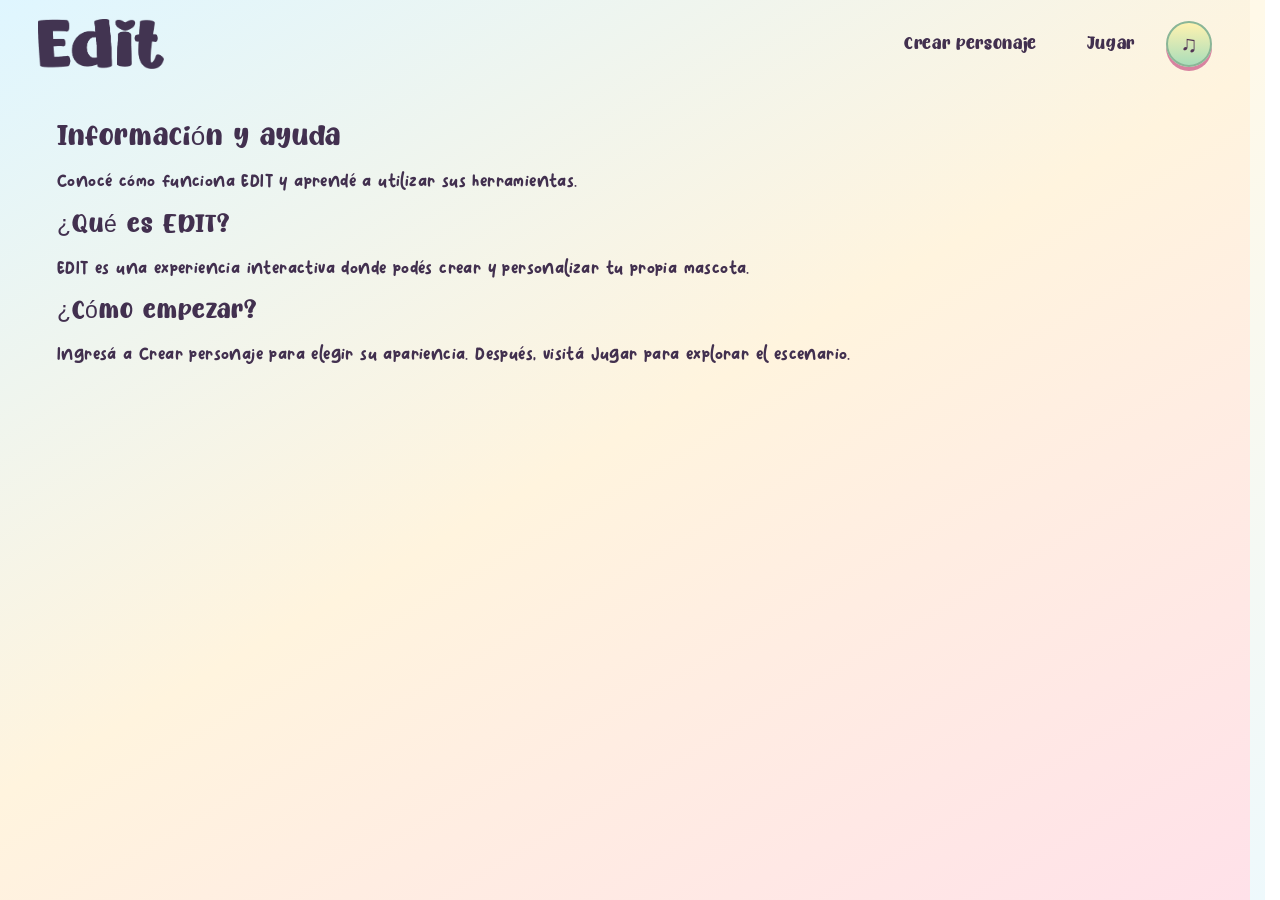
==== commit 22a6aa0d: "ultimos cambios luego del merge" ====
--- a/ayuda.html
+++ b/ayuda.html
@@ -2,6 +2,13 @@
 <html lang="es">
 
 <head>
+  <script>
+    if (window === window.top) {
+      const pagina = location.pathname.split('/').pop() || 'index.html';
+      location.replace('app.html?pagina=' + encodeURIComponent(pagina + location.search));
+    }
+  </script>
+
     <meta charset="UTF-8">
     <meta name="viewport" content="width=device-width, initial-scale=1.0">
     <title>EDIT | Información y ayuda</title>
--- a/css/styles.css
+++ b/css/styles.css
@@ -1,6 +1,4 @@
-/* Tipografías de EDIT. Usá los archivos de los tres ZIP originales de Iris:
-   tipografia/Butterpop.otf, tipografia/Pulang.otf y
-   tipografia/Super Unicorn.ttf. También se permiten fuentes instaladas. */
+/* Tipografías de EDIT. */
 @font-face {
     font-family: 'Butterpop';
     src: url('../tipografia/Butterpop.otf') format('opentype'), local('Butterpop');
@@ -44,6 +42,10 @@
 
 * {
     box-sizing: border-box;
+}
+
+[hidden] {
+    display: none !important;
 }
 
 html {
@@ -877,8 +879,7 @@
     transform: translateY(-3px);
 }
 
-/* El logo visible utiliza el PNG original de Iris. Si un logo es texto,
-   la familia correcta es Super Unicorn. */
+/* Logotipo y tipografía de marca. */
 .logo { font-family: 'Super Unicorn', 'Trebuchet MS', sans-serif; letter-spacing: .02em; }
 
 /* ==========================================
@@ -1252,10 +1253,6 @@
     line-height: 1.5;
     color: #705e82;
 }
-.modal-juego {
-    width: min(94vw, 620px);
-    max-width: 620px;
-}
 .mini-tablero {
     display: grid;
     grid-template-columns: repeat(4, minmax(0, 1fr));
@@ -1292,8 +1289,7 @@
 .pieza-mini:disabled {
     cursor: default;
 }
-.mini-formas,
-.mini-estrellas {
+.mini-formas {
     grid-template-columns: repeat(3, minmax(0, 1fr));
 }
 .mini-mezclas {
@@ -1445,7 +1441,7 @@
 .boton-vamos-jugar:hover { transform: translateY(-2px); }
 
 /* La portada conserva el fondo, la mascota, el logo y las decoraciones
-   tal como los dibujó Iris. Ningún arbusto es generado ni agregado. */
+   según las ilustraciones originales del proyecto. */
 html.html-portada { scrollbar-gutter: auto; }
 body.pagina-portada {
     min-width: 320px;
@@ -1663,7 +1659,7 @@
 .deco-extra-uno { top: 33%; left: 6%; width: clamp(30px, 4vw, 63px); }
 .deco-extra-dos { bottom: 22%; left: 30%; width: clamp(38px, 4.3vw, 73px); }
 .deco-extra-tres { top: 25%; right: 42%; width: clamp(29px, 3vw, 50px); }
-/* Repeticiones de los dibujos de Iris: no se generan formas ajenas. */
+/* Decoraciones de la portada. */
 .deco-flor-nueva-a { top: 22%; left: 2%; width: clamp(34px, 4vw, 61px); }
 .deco-flor-nueva-b { bottom: 9%; left: 22%; width: clamp(45px, 5vw, 88px); }
 .deco-corazon-nuevo-a { top: 29%; right: 27%; width: clamp(35px, 4.6vw, 73px); }
@@ -1844,3 +1840,568 @@
     border-radius: 12px;
     z-index: 25;
 }
+
+
+/* Componentes de los minijuegos. */
+.mini-mezclas {
+    grid-template-columns: repeat(4, minmax(0, 1fr));
+}
+
+.mini-mezclas .muestra-objetivo {
+    grid-column: 1 / 3;
+}
+
+.mini-mezclas .zona-mezcla {
+    grid-column: 3 / 5;
+}
+
+.mini-mezclas .mishi-laboratorio {
+    grid-column: 1 / -1;
+}
+
+
+.mini-mezclas .muestra-objetivo {
+    display: flex;
+    flex-direction: column;
+    align-items: center;
+    gap: 12px;
+    padding: 18px;
+    background: #fffaf0;
+}
+
+.mini-mezclas .tinte-mini {
+    display: flex;
+    flex-direction: column;
+    align-items: center;
+    gap: 12px;
+    padding: 16px 6px;
+    background: #fffaf0;
+}
+
+
+.mini-formas .mishi-laboratorio {
+    grid-column: 1 / -1;
+    width: 100%;
+    min-height: 130px;
+}
+
+.mini-formas .mishi-laboratorio canvas {
+    width: 145px !important;
+    height: auto !important;
+}
+
+.frasco-mini {
+    position: relative;
+    display: block;
+    width: 46px;
+    height: 110px;
+    margin: 12px auto 0;
+    border: 3px solid #423451;
+    border-radius: 0 0 23px 23px;
+    background: #e8f8ff;
+}
+
+.frasco-mini::before {
+    content: "";
+    position: absolute;
+    top: -7px;
+    left: -5px;
+    width: 50px;
+    height: 9px;
+    border: 3px solid #423451;
+    border-radius: 50%;
+    background: #d6eaf8;
+    box-sizing: border-box;
+    z-index: 2;
+}
+
+.liquido-mini {
+    position: absolute;
+    left: 0;
+    bottom: 0;
+    width: 100%;
+    height: 62%;
+    border-radius: 0 0 20px 20px;
+    background: var(--color-liquido);
+}
+
+.liquido-mini::after {
+    content: "";
+    position: absolute;
+    top: 12px;
+    right: 8px;
+    width: 6px;
+    height: 18px;
+    border-radius: 50%;
+    background: rgba(255, 255, 255, 0.45);
+}
+
+.muestra-objetivo {
+    grid-column: 1 / -1;
+    display: grid;
+    min-height: 92px;
+    place-items: center;
+    border-radius: 16px;
+    color: #493d46;
+    font-size: 17px;
+    font-weight: 900;
+    text-align: center;
+}
+
+.mini-mezclas .tinte-mini {
+    font-size: 17px;
+    text-transform: capitalize;
+}
+
+.mini-progreso {
+    margin-bottom: 0;
+    color: #765e80;
+    text-align: center;
+}
+
+.mini-exito {
+    grid-column: 1 / -1;
+    font-size: 24px;
+    text-align: center;
+    color: #468452;
+    font-weight: 900;
+}
+
+.mini-tablero .boton-vamos-jugar {
+    grid-column: 1 / -1;
+}
+
+
+.mini-memoria .pieza-mini {
+    font-size: 14px;
+    overflow-wrap: anywhere;
+    text-align: center;
+    padding: 8px;
+}
+
+.mini-memoria .mishi-laboratorio {
+    grid-column: 1 / -1;
+}
+
+.zona-mezcla {
+    display: flex;
+    flex-direction: column;
+    align-items: center;
+    gap: 12px;
+    padding: 16px;
+    border: 2px dashed #423451;
+    border-radius: 18px;
+    background: #fffaf0;
+    color: #423451;
+    font-weight: bold;
+}
+
+
+.tubo-mezcla .liquido-mini {
+    height: 0;
+    transition:
+        height 0.7s ease,
+        background-color 0.7s ease;
+}
+
+.ayuda-mishi {
+    grid-column: 1 / -1;
+    padding: 12px 16px;
+    border: 2px solid #faa4b5;
+    border-radius: 16px;
+    background: #fff3f6;
+    color: #423451;
+    text-align: center;
+    font-weight: 800;
+}
+
+.ayuda-mishi p {
+    margin: 0;
+    line-height: 1.5;
+}
+
+
+.trivia-regreso {
+    padding: 16px 20px 0;
+    text-align: center;
+}
+
+
+.mishi-laboratorio {
+    grid-column: 1 / -1;
+    display: flex;
+    align-items: center;
+    justify-content: center;
+    gap: 14px;
+    min-height: 150px;
+    padding: 12px 18px;
+    border: 2px solid #faa4b5;
+    border-radius: 20px;
+    background: #fff3f6;
+}
+
+.mishi-laboratorio canvas {
+    display: block;
+    width: clamp(120px, 11vw, 160px) !important;
+    height: auto !important;
+    flex-shrink: 0;
+    object-fit: contain;
+    object-position: center;
+}
+
+.mishi-laboratorio p {
+    flex: 1;
+    max-width: 280px;
+    margin: 0;
+    color: #423451;
+    font-size: 14px;
+    font-weight: 800;
+    line-height: 1.5;
+}
+
+
+.mishi-laboratorio.mishi-acierto canvas {
+    animation: mishi-festejo 0.6s ease;
+}
+
+.mishi-laboratorio.mishi-error canvas {
+    animation: mishi-duda 0.5s ease;
+}
+
+@keyframes mishi-festejo {
+
+    0%,
+    100% {
+        transform: translateY(0);
+    }
+
+    50% {
+        transform: translateY(-12px);
+    }
+}
+
+@keyframes mishi-duda {
+
+    0%,
+    100% {
+        transform: rotate(0);
+    }
+
+    25% {
+        transform: rotate(-6deg);
+    }
+
+    75% {
+        transform: rotate(6deg);
+    }
+}
+
+@media (max-width: 690px) {
+    .modal-edificio {
+        padding: 18px;
+        border-radius: 20px;
+    }
+
+    .modal-edificio h2 {
+        font-size: 23px;
+    }
+
+    .mini-tablero {
+        gap: 7px;
+        padding: 9px;
+    }
+
+    .pieza-mini {
+        min-height: 63px;
+        font-size: 23px;
+    }
+}
+
+
+/* La carrera de Daract II sólo necesita un botón táctil; en PC se juega con teclado. */
+.boton-salto {
+    display: none;
+    position: absolute;
+    z-index: 25;
+    right: 22px;
+    bottom: 22px;
+    min-width: 110px;
+    min-height: 58px;
+    padding: 12px 18px;
+    border: 3px solid #78506d;
+    border-radius: 24px;
+    background: #fff183;
+    color: #493d46;
+    font: 20px 'Butterpop', 'Trebuchet MS', sans-serif;
+    cursor: pointer;
+}
+@media (max-width: 690px) {
+    .mini-mezclas .muestra-objetivo { grid-column: 1 / 3; }
+    .mini-mezclas .zona-mezcla { grid-column: 3 / 5; }
+    .mini-mezclas .tinte-mini { padding: 10px 3px; }
+    .mishi-laboratorio { padding: 8px; min-height: 95px; gap: 8px; }
+    .mishi-laboratorio img { width: 65px; height: 90px; }
+}
+
+
+.pagina-minijuego, .pagina-trivia {
+    min-height: 100vh;
+    min-height: 100dvh;
+}
+
+.contenido-minijuego {
+    display: flex;
+    flex-direction: column;
+    align-items: center;
+    gap: 14px;
+    max-width: 1200px;
+    width: 100%;
+    min-height: calc(100dvh - 100px);
+    margin: 0 auto;
+    padding: 20px 24px 40px;
+}
+
+.regreso-minijuego {
+    align-self: flex-start;
+    text-decoration: none;
+}
+
+#panelMinijuego[hidden],
+#panelTrivia[hidden] {
+    display: none;
+}
+
+.minijuego-panel {
+    display: flex;
+    flex-direction: column;
+    min-height: min(760px, calc(100dvh - 185px));
+    width: 100%;
+    max-width: 1090px;
+    padding: clamp(16px, 2.5vw, 30px);
+    border: 3px solid #cf9ebc;
+    border-radius: 28px;
+    background: #fffaf5;
+    box-shadow: 0 12px 25px #63456223;
+    text-align: center;
+}
+
+.minijuego-panel h1 {
+    margin: 4px 0 9px;
+    font-family: 'Butterpop', 'Pulang', sans-serif;
+    color: #493d46;
+    font-size: clamp(24px, 3vw, 37px);
+}
+
+.minijuego-mensaje {
+    margin: 7px auto 17px;
+    color: #695675;
+    font-size: clamp(15px, 1.5vw, 19px);
+}
+
+.pagina-minijuego .mini-tablero {
+    flex: 1;
+    max-width: 100%;
+    min-height: 0;
+    grid-template-columns: repeat(4, minmax(0, 1fr));
+    gap: clamp(8px, 1.4vw, 14px);
+    padding: clamp(10px, 1.6vw, 19px);
+}
+
+.pagina-minijuego .mini-formas {
+    grid-template-columns: repeat(3, minmax(0, 1fr));
+}
+
+.pagina-minijuego .mini-memoria {
+    grid-template-columns: repeat(4, minmax(0, 1fr)) minmax(165px, .85fr);
+    align-content: center;
+}
+
+.pagina-minijuego .mini-memoria .mishi-laboratorio {
+    grid-column: 5;
+    grid-row: 1 / span 4;
+    flex-direction: column;
+    padding: 12px 10px;
+}
+
+.pagina-minijuego .mini-memoria .mishi-laboratorio canvas {
+    width: clamp(112px, 10vw, 145px) !important;
+}
+
+.pagina-minijuego .mini-memoria .mishi-laboratorio p {
+    max-width: 185px;
+    text-align: center;
+}
+
+.pagina-minijuego .mini-memoria .pieza-mini {
+    min-height: clamp(52px, 6.3vh, 78px);
+}
+
+.pagina-minijuego .mini-mezclas {
+    grid-template-columns: repeat(4, minmax(0, 1fr));
+}
+
+.pagina-minijuego .mini-formas .pieza-mini {
+    min-height: 80px;
+}
+
+.pagina-minijuego .mini-mezclas .tinte-mini {
+    min-height: 135px;
+    padding: 10px 5px;
+}
+
+.pagina-minijuego .mini-mezclas .frasco-mini {
+    margin-top: 0;
+}
+
+.pagina-minijuego .mini-progreso {
+    margin-top: 16px;
+    font-size: 18px;
+}
+
+.fuente-mishi {
+    position: absolute;
+    width: 240px;
+    height: 300px;
+    top: -9999px;
+    left: -9999px;
+    pointer-events: none;
+}
+
+.pantalla-carrera {
+    position: relative;
+    width: min(100%, calc((100dvh - 410px) * 900 / 550));
+    max-width: 100%;
+    margin-inline: auto;
+    overflow: hidden;
+    border: 3px solid #78506d;
+    border-radius: 20px;
+}
+
+.pantalla-carrera canvas {
+    display: block;
+    width: 100% !important;
+    height: auto !important;
+}
+
+.minijuego-carrera {
+    max-width: 1140px;
+    min-height: 0;
+}
+
+.minijuego-carrera .boton-salto {
+    display: none;
+}
+
+.botones-carrera {
+    display: flex;
+    justify-content: center;
+    padding: 12px;
+    background: #f8eff4;
+}
+
+.pagina-trivia .trivia-regreso {
+    max-width: 1130px;
+    margin: auto;
+}
+
+.pagina-trivia .trivia {
+    display: flex;
+    flex-direction: column;
+    min-height: min(760px, calc(100dvh - 185px));
+    width: 100%;
+    max-width: 1090px;
+    padding: clamp(16px, 2.5vw, 30px);
+    border: 3px solid #cf9ebc;
+    border-radius: 28px;
+    background: #fffaf5;
+    box-shadow: 0 12px 25px #63456223;
+}
+
+.pagina-trivia .trivia-juego {
+    display: flex;
+    flex: 1;
+    align-items: center;
+    max-width: 100%;
+    width: 100%;
+    padding: clamp(16px, 2.4vw, 28px);
+    border: 0;
+    border-radius: 20px;
+    background: #fffaf5;
+    box-shadow: none;
+}
+
+.pagina-trivia .trivia-contenido {
+    width: 100%;
+}
+
+@media (max-width: 850px) {
+    .pagina-minijuego .mini-memoria {
+        grid-template-columns: repeat(4, minmax(0, 1fr));
+    }
+
+    .pagina-minijuego .mini-memoria .mishi-laboratorio {
+        grid-column: 1 / -1;
+        grid-row: auto;
+        flex-direction: row;
+    }
+
+    .pagina-minijuego .mini-memoria .mishi-laboratorio p {
+        text-align: left;
+    }
+}
+
+@media (pointer: coarse) {
+    .minijuego-carrera .boton-salto {
+        display: block;
+    }
+}
+
+@media (max-width: 690px) {
+    .contenido-minijuego {
+        padding: 12px 12px 24px;
+    }
+    .minijuego-panel {
+        padding: 14px 10px;
+        border-radius: 19px;
+    }
+    .pagina-minijuego .mini-tablero {
+        padding: 9px;
+        gap: 7px;
+    }
+    .pagina-minijuego .mini-formas .pieza-mini {
+        min-height: 60px;
+    }
+    .pagina-minijuego .mini-mezclas .tinte-mini {
+        min-height: 110px;
+    }
+    .pagina-minijuego .mini-mezclas .frasco-mini {
+        transform: scale(.75);
+        margin: -9px auto;
+    }
+    .pagina-minijuego .mini-mezclas .tinte-mini span:last-child {
+        font-size: 13px;
+    }
+    .minijuego-carrera .boton-salto {
+        right: 8px;
+        bottom: 70px;
+        min-width: 85px;
+        min-height: 45px;
+        font-size: 15px;
+    }
+}
+
+
+.pagina-app {
+    width: 100%;
+    height: 100vh;
+    height: 100dvh;
+    margin: 0;
+    overflow: hidden;
+}
+
+#editContenido {
+    display: block;
+    width: 100%;
+    height: 100%;
+    border: 0;
+}
